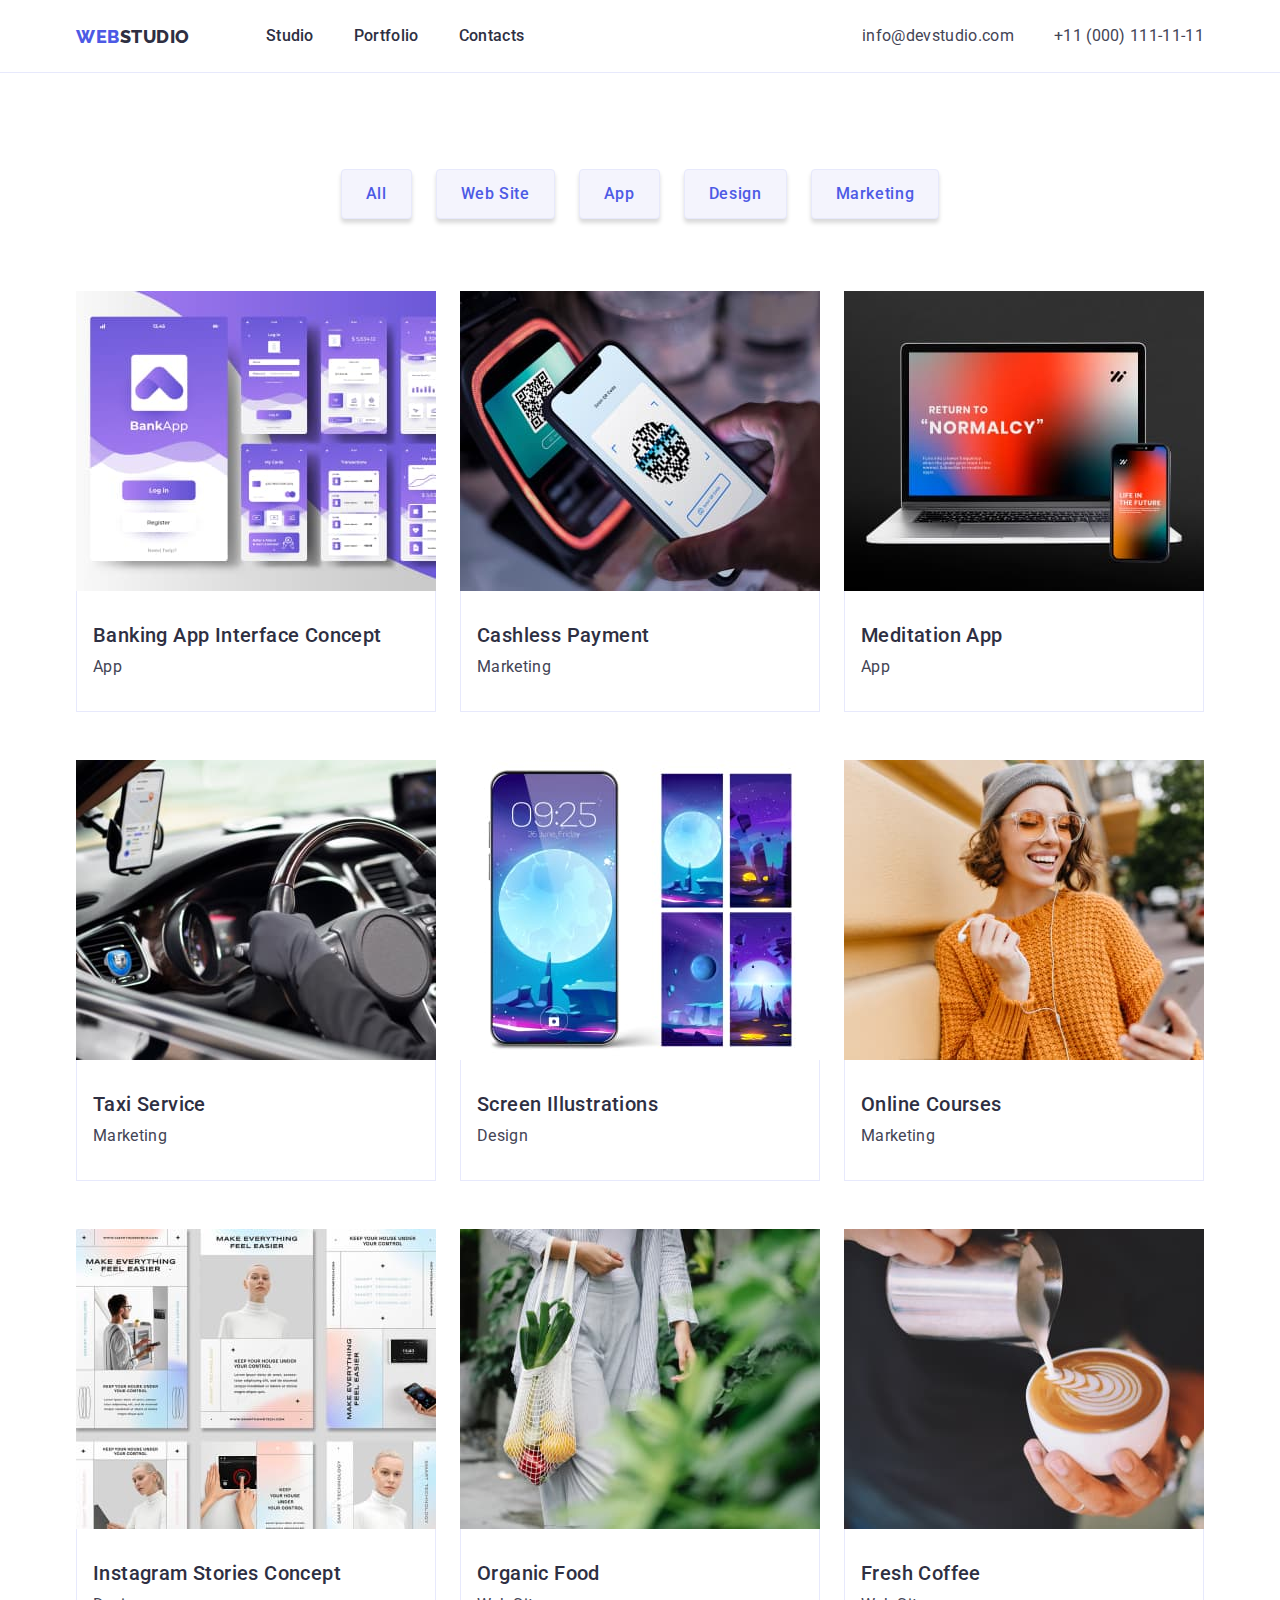
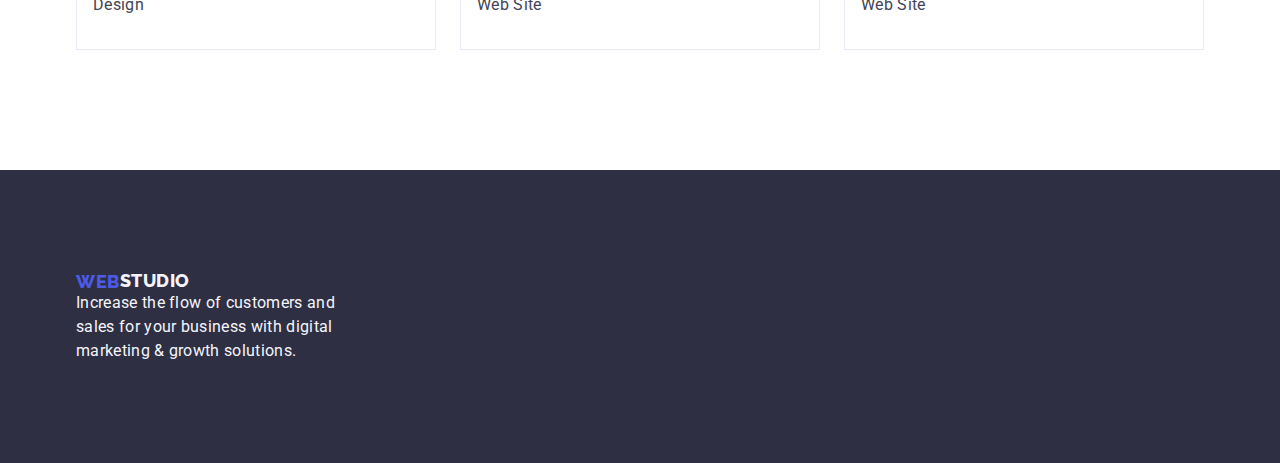
==== portfolio.html @ 24bb51e0 "Initial commit" ====
<!DOCTYPE html>
<html lang="en">
  <head>
    <meta charset="UTF-8" />
    <meta http-equiv="X-UA-Compatible" content="IE=edge" />
    <meta name="viewport" content="width=device-width, initial-scale=1.0" />
    <title>WebStudio</title>
    <link
      rel="stylesheet"
      href="https://cdnjs.cloudflare.com/ajax/libs/modern-normalize/1.1.0/modern-normalize.min.css"
    />
    <link rel="preconnect" href="https://fonts.googleapis.com" />
    <link rel="preconnect" href="https://fonts.gstatic.com" crossorigin />
    <link
      href="https://fonts.googleapis.com/css2?family=Raleway:wght@800&family=Roboto:wght@400;500;700;900&display=swap"
      rel="stylesheet"
    />
    <link rel="stylesheet" href="./css/styles.css" />
  </head>
  <body>
    <!-- HEADER -->
    <header class="page-header">
      <div class="container header-container">
        <nav class="page-navigation">
          <a class="logo link" href="./index.html"
            >Web<span class="log">Studio</span></a
          >
          <ul class="menu list">
            <li class="menu-item">
              <a class="menu-link link" href="./index.html">Studio</a>
            </li>
            <li class="menu-item">
              <a class="menu-link link" href="./portfolio.html">Portfolio</a>
            </li>
            <li class="menu-item">
              <a class="menu-link link" href="">Contacts</a>
            </li>
          </ul>
        </nav>
        <!-- CONTACTS -->
        <address class="address-contacts">
          <ul class="menu-contacts list">
            <li class="contacts">
              <a
                class="contact-mtel-header link"
                href="mailto:info@devstudio.com"
                >info@devstudio.com</a
              >
            </li>
            <li class="contacts">
              <a class="contact-mtel-header link" href="tel:+110001111111"
                >+11 (000) 111-11-11</a
              >
            </li>
          </ul>
        </address>
      </div>
    </header>
    <!-- MAIN-CONTENT -->
    <main>
      <section class="section-portfolio">
        <div class="container">
          <h1 class="portfolio-title visually-hidden" hidden>Filters</h1>
          <!-- filter -->
          <ul class="list filter-list">
            <li class="filter-buttons">
              <button class="filter-button button" type="button">All</button>
            </li>
            <li class="filter-buttons">
              <button class="filter-button button" type="button">
                Web Site
              </button>
            </li>
            <li class="filter-buttons">
              <button class="filter-button button" type="button">App</button>
            </li>
            <li class="filter-buttons">
              <button class="filter-button button" type="button">Design</button>
            </li>
            <li class="filter-buttons">
              <button class="filter-button button" type="button">
                Marketing
              </button>
            </li>
          </ul>
          <!-- work examples -->
          <ul class="list examples-list">
            <li class="examples-card">
              <a class="portfolio-image link">
                <img
                  class="gallery-portfolio"
                  src="./images/bankingapp.jpg"
                  alt="Banking-App-Interface-Concept"
                  width="360"
                  height="300"
                />
                <div class="card-container">
                  <h2 class="portfolio-name">Banking App Interface Concept</h2>
                  <p class="portfolio-paragraph">App</p>
                </div>
              </a>
            </li>

            <li class="examples-card">
              <a class="portfolio-image link">
                <img
                  class="gallery-portfolio"
                  src="./images/cashlesspayment.jpg"
                  alt="Cashless-Payment"
                  width="360"
                  height="300"
                />
                <div class="card-container">
                  <h2 class="portfolio-name">Cashless Payment</h2>
                  <p class="portfolio-paragraph">Marketing</p>
                </div>
              </a>
            </li>

            <li class="examples-card">
              <a class="portfolio-image link">
                <img
                  class="gallery-portfolio"
                  src="./images/meditationapp.jpg"
                  alt="Meditation-App"
                  width="360"
                  height="300"
                />
                <div class="card-container">
                  <h2 class="portfolio-name">Meditation App</h2>
                  <p class="portfolio-paragraph">App</p>
                </div>
              </a>
            </li>

            <li class="examples-card">
              <a class="portfolio-image link">
                <img
                  class="gallery-portfolio"
                  src="./images/taxiservice.jpg"
                  alt="Taxi-Service"
                  width="360"
                  height="300"
                />
                <div class="card-container">
                  <h2 class="portfolio-name">Taxi Service</h2>
                  <p class="portfolio-paragraph">Marketing</p>
                </div>
              </a>
            </li>

            <li class="examples-card">
              <a class="portfolio-image link">
                <img
                  class="gallery-portfolio"
                  src="./images/screenillustration.jpg"
                  alt="Screen-Illustrations"
                  width="360"
                  height="300"
                />
                <div class="card-container">
                  <h2 class="portfolio-name">Screen Illustrations</h2>
                  <p class="portfolio-paragraph">Design</p>
                </div>
              </a>
            </li>

            <li class="examples-card">
              <a class="portfolio-image link">
                <img
                  class="gallery-portfolio"
                  src="./images/onlinecourses.jpg"
                  alt="Online-Courses"
                  width="360"
                  height="300"
                />
                <div class="card-container">
                  <h2 class="portfolio-name">Online Courses</h2>
                  <p class="portfolio-paragraph">Marketing</p>
                </div>
              </a>
            </li>

            <li class="examples-card">
              <a class="portfolio-image link">
                <img
                  class="gallery-portfolio"
                  src="./images/instagramsc.jpg"
                  alt="Instagram-Stories-Concepts"
                  width="360"
                  height="300"
                />
                <div class="card-container">
                  <h2 class="portfolio-name">Instagram Stories Concept</h2>
                  <p class="portfolio-paragraph">Design</p>
                </div>
              </a>
            </li>

            <li class="examples-card">
              <a class="portfolio-image link">
                <img
                  class="gallery-portfolio"
                  src="./images/organicfood.jpg"
                  alt="Organic-Food"
                  width="360"
                  height="300"
                />
                <div class="card-container">
                  <h2 class="portfolio-name">Organic Food</h2>
                  <p class="portfolio-paragraph">Web Site</p>
                </div>
              </a>
            </li>

            <li class="examples-card">
              <a class="portfolio-image link">
                <img
                  class="gallery-portfolio"
                  src="./images/freshcofee.jpg"
                  alt="Fresh-Coffee"
                  width="360"
                  height="300"
                />
                <div class="card-container">
                  <h2 class="portfolio-name">Fresh Coffee</h2>
                  <p class="portfolio-paragraph">Web Site</p>
                </div>
              </a>
            </li>
          </ul>
        </div>
      </section>
    </main>

    <!-- FOOTER -->
    <footer class="footer">
      <div class="container footer-container">
        <a class="logo logo-link link" href="./index.html"
          >Web<span class="logos">Studio</span>
        </a>
        <p class="footer-paragraph">
          Increase the flow of customers and sales for your business with
          digital marketing & growth solutions.
        </p>
      </div>
    </footer>
  </body>
</html>
---- css/styles.css ----
:root {
        --main-font-family: "Roboto", sans-serif;
        --secondary-font-family: "Raleway", sans-serif;
        --primary-titletxt-color:  #2E2F42;
        --secondary-titletxt-color: #FFFFFF;
        --primary-txt-color: #434455;
        --secondary-txt-color: #F4F4FD;
        --accent-hover-color: #404BBF;
        --primary-bg-color: #ffffff;
        --secondary-bg-color: #f4f4fd;
}  

.list {list-style: none;}

.link, logo {
        text-decoration: none; 
}

h1,h2,h3,h4,h5,h6, p{
        margin-top: 0;
        margin-bottom: 0;
}

ul {
        margin-top: 0;
        margin-bottom: 0;
        padding-left: 0;
} 

img {
        display: block;
}


.container {
        width: 1158px;
        margin: 0 auto;
        padding: 0 15px;
}
.address-contacts {
        font-style: normal;
}

.button, filter-button {
        cursor: pointer;
        padding: 16px 32px;
        gap: 10px;
        box-shadow: 0px 4px 4px rgba(0, 0, 0, 0.15);
        border-radius: 4px;
}

body {
        font-family: var(--main-font-family);
        font-style: normal;
        font-weight: 500;
        color: var(--primary-txt-color);
        background-color:var(--primary-bg-color);
}

/* ================= COMPONENTS ================= */

.modal-open-btn {
        font-family: 'Roboto', sans-serif;
        font-weight: 500;
        font-size: 16px;
        line-height: 1.5;
        display: block;
        align-items: center;
        letter-spacing: 0.04em;
        background-color: #4D5AE5;
        color: var(--primary-bg-color);
        margin-left: auto;
        margin-right: auto;
        border: none;
        min-width: 169px;
        height: 56px;
}

.modal-open-btn:hover,
.modal-open-btn:focus {
        background-color: var(--accent-hover-color);
}

.feauters-list {
              display: flex;
              gap: 24px;
}

.filter-list {
        display: flex;
        list-style: none;
        justify-content: center;
        margin-bottom: 72px;
        gap: 24px;
}

.team-list {
        display: flex;
        gap: 24px;
}

.examples-list {
        display: flex;
        list-style: none;
        flex-wrap: wrap;
        column-gap: 24px;
        row-gap: 48px;
}

.examples-card {
        width: calc((100% - 48px) / 3);
}

.card-container {
padding: 32px 16px;
border: 1px solid #E7E9FC;
border-top: none;
}

.filter-button {
        font-family: 'Roboto', sans-serif;
        font-weight: 500;
        font-size: 16px;
        line-height: 1.5;
        letter-spacing: 0.04em;
        background-color: #F4F4FD;
        color:#4D5AE5;
        border: 1px solid #E7E9FC;
        border-radius: 4px;
        padding: 12px 24px;
}

.filter-button:hover,
.filter-button:focus {
        background-color: var(--accent-hover-color);
        color:#FFFFFF;
        border: 1px solid transparent;
}

.employee-container {
        padding: 32px 16px;
}

/* ================= HEADER ================= */

.page-header {
        background-color: #FFFFFF;
        border-bottom: 1px solid #e7e9fc;
}

.header-container {
        display: flex;
}

.page-navigation {
        display: flex;
        align-items: center;
        margin-right: auto;
}

.logo {
        font-family: 'Raleway', sans-serif;
        font-weight: 800;
        font-size: 18px;
        line-height: 1.17;
        align-items: center;
        letter-spacing: 0.03em;
        text-transform: uppercase;
        color: #4D5AE5;
        margin-right: 76px;
        padding-top: 25.5px;
        padding-bottom: 25.5px;
}

.log {
        font-weight: 800;
                font-size: 18px;
                line-height: 1.17;
                letter-spacing: 0.03em;
                text-transform: uppercase;
                color: var(--primary-titletxt-color);
}

.logo-footer {
        font-family: 'Raleway', sans-serif;
        font-weight: 800;
        font-size: 18px;
        line-height: 1.17;
        letter-spacing: 0.03em;
        text-transform: uppercase;
        color: #4D5AE5;
        display: inline-block;
        margin-bottom: 16px;
}

.menu {
        display: flex;
        gap: 40px;
}

.menu-item {
background-color: var(--primary-bg-color);
}

.menu-link {
        font-family: 'Roboto', sans-serif;
        font-weight: 500;
        font-size: 16px;
        line-height: 1.5;
        letter-spacing: 0.02em;
        color:var(--primary-titletxt-color);
        padding: 24px 0;
}

.menu-link:hover,
.menu-link:focus {
        color:var(--accent-hover-color);
}

.menu-contacts {
        display: flex;
        gap: 40px;
        padding: 24px 0;
}

.contacts {
        background-color: var(--primary-bg-color);

}

.contact-mtel-header {
        font-family: 'Roboto', sans-serif;
        font-weight: 400;
        font-size: 16px;
        line-height: 1.5;
        letter-spacing: 0.02em;
        color:var(--primary-txt-color);
        margin-left: auto;
}

.contact-mtel-header:hover,
.contact-mtel-header:focus {
        color:var(--accent-hover-color);
}

/* ================= HERO ================= */

.section-hero {
        background-color: var(--primary-titletxt-color);
        padding: 188px 0;
}

.container-hero {
        display: flex;
        flex-direction: column;
}

.section-portfolio {
        padding-top: 96px;
        padding-bottom: 120px;
}

.hero-title {
        font-family: 'Roboto', sans-serif;
        font-weight: 700;
        font-size: 56px;
        line-height: 1.07;
        text-align: center;
        letter-spacing: 0.02em;
        color:var(--primary-bg-color);
        max-width: 496px;
        margin-right: auto;
        margin-left: auto;
        margin-bottom: 48px;
}

.features {
background-color: var(--primary-bg-color);
}

.our-qualities {
background-color:var(--primary-bg-color);
}

.section {
        padding-top: 120px;
        padding-bottom: 120px;
}

.visually-hidden {
        position: absolute;
        width: 1px;
        height: 1px;
        margin: -1px;
        border: 0;
        padding: 0;
        white-space: nowrap;
        clip-path: inset(100%);
        clip: rect(0 0 0 0);
        overflow: hidden;
}

.qualities {
        background-color: var(--primary-bg-color);
        width: calc((100% - 72px) / 4);
}

.qualities-title {
        font-family: "Roboto",sans-serif;
        font-weight: 500;
        font-size: 20px;
        line-height: 1.2;
        letter-spacing: 0.02em;
        color:var(--primary-titletxt-color);
        margin-bottom: 8px;
}

.qualities-paragraph {
        font-family: "Roboto",sans-serif;
        font-weight: 400;
        font-size: 16px;
        line-height: 1.5;
        letter-spacing: 0.02em;
        color:var(--primary-txt-color);
}

.activity {
        background-color: var(--primary-bg-color);
}

.our-activity {
        display: flex;
        gap: 24px;
}

.our-activity-title {
        font-family: 'Roboto', sans-serif;
        font-weight: 700;
        font-size: 36px;
        line-height: 1.11;
        text-align: center;
        letter-spacing: 0.02em;
        text-transform: capitalize;
        color: var(--primary-titletxt-color);
        margin-top: 0px;
        margin-right: auto;
        margin-bottom: 72px;
        margin-left: auto;
}

.our-activity-card {
        flex-basis: calc((100% - 48px) / 3);

}

.our-team {
        background-color: var(--secondary-bg-color);
}

.team-employee {
        background-color: var(--primary-bg-color);
        flex-basis: calc((100% - 72px) / 4);
        box-shadow: 0px 1px 6px rgba(46, 47, 66, 0.08), 
        0px 1px 1px rgba(46, 47, 66, 0.16), 
        0px 2px 1px rgba(46, 47, 66, 0.08);
        border-radius: 0px 0px 4px 4px;
}

.team {
        font-family: 'Roboto', sans-serif;
        font-weight: 700;
        font-size: 36px;
        line-height: 1.11;
        text-align: center;
        letter-spacing: 0.02em;
        text-transform: capitalize;
        color: var(--primary-titletxt-color);
        margin-right: auto;
        margin-bottom: 72px;
        margin-left: auto;
}

.team-name {
        font-family: 'Roboto', sans-serif;
        font-weight: 500;
        font-size: 20px;
        line-height: 1.2;
        text-align: center;
        letter-spacing: 0.02em;
        color: var(--primary-titletxt-color);
        margin-bottom: 8px;
}

.team-paragraph {
        font-family: 'Roboto', sans-serif;
        font-weight: 400;
        font-size: 16px;
        line-height: 1.5;
        text-align: center;
        letter-spacing: 0.02em;
        color: var(--primary-txt-color);
}

.portfolio-image {
        background:var(--primary-bg-color);
}

.portfolio-name {
        font-family: 'Roboto', sans-serif;
        font-weight: 500;
        font-size: 20px;
        line-height: 1.2;
        letter-spacing: 0.02em;
        color: var(--primary-titletxt-color);
        margin-bottom: 8px;
}

.portfolio-paragraph {
        font-family: 'Roboto', sans-serif;
        font-weight: 400;
        font-size: 16px;
        line-height: 1.5;
        letter-spacing: 0.02em;
        color: var(--primary-txt-color);
}



/* ================= FOOTER ================= */

.footer {
        font-family: 'Raleway', sans-serif;
        background: var(--primary-titletxt-color);
        padding: 100px 0;
}

.footer-container {
        max-width: 1158px;
}

.footer-paragraph {
        font-family: 'Roboto', sans-serif;
        font-weight: 400;
        font-size: 16px;
        line-height: 1.5;
        letter-spacing: 0.02em;
        color:var(--secondary-bg-color);
        background-color:#2e2f42 ;
        width: 264px;
}

.logos {
        display: inline-block;
        color:var(--secondary-bg-color);
}
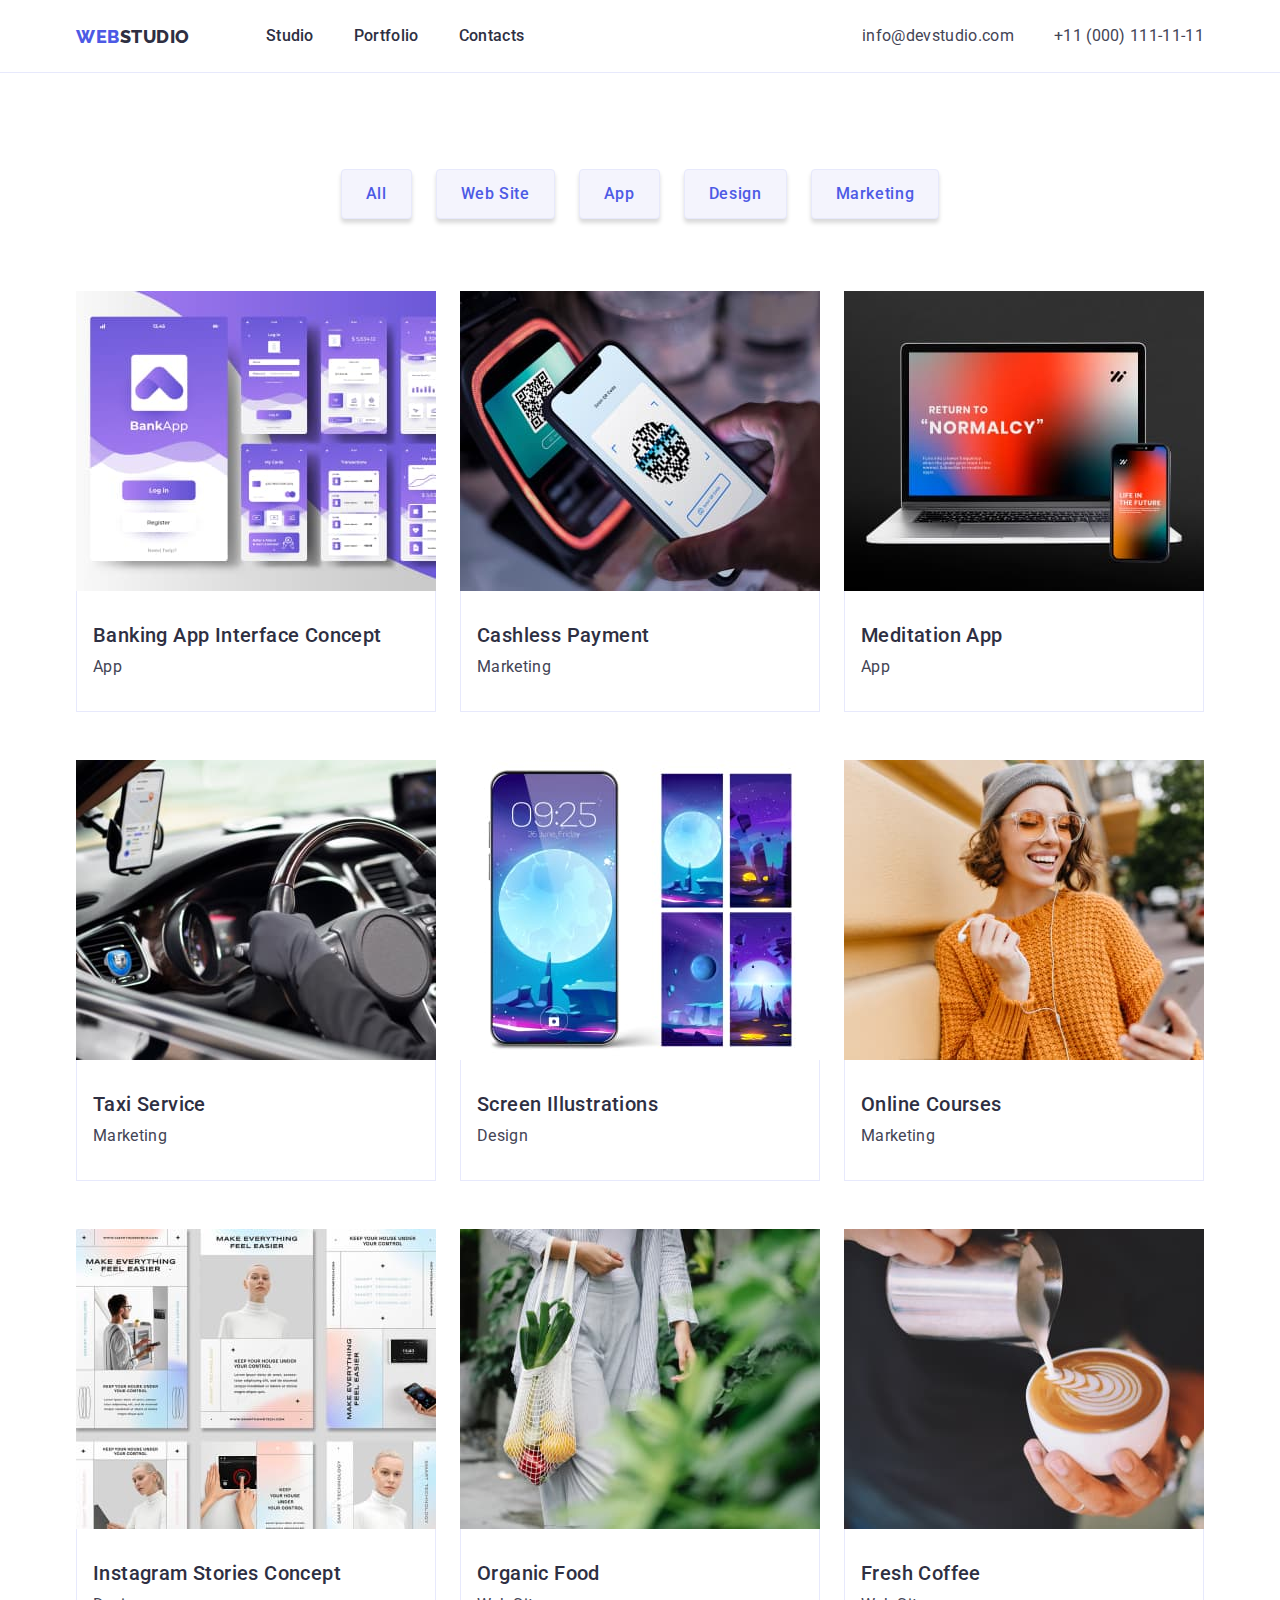
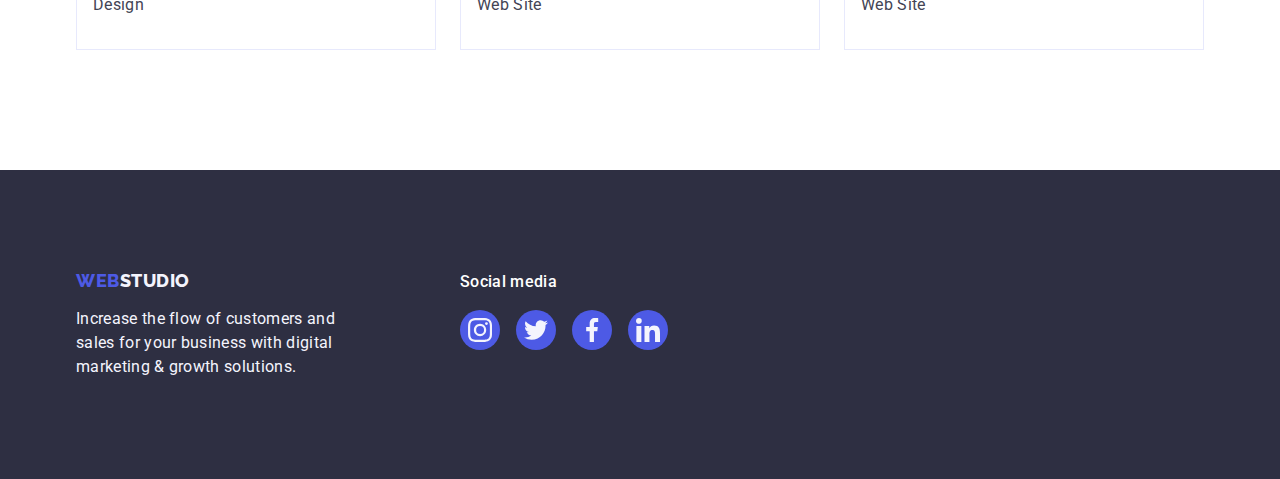
==== commit 833f2293: "Summary" ====
--- a/portfolio.html
+++ b/portfolio.html
@@ -236,13 +236,48 @@
     <!-- FOOTER -->
     <footer class="footer">
       <div class="container footer-container">
-        <a class="logo logo-link link" href="./index.html"
-          >Web<span class="logos">Studio</span>
-        </a>
-        <p class="footer-paragraph">
-          Increase the flow of customers and sales for your business with
-          digital marketing & growth solutions.
-        </p>
+        <div class="footer-logo">
+          <a class="logo-footer link" href="./index.html"
+            >Web<span class="logos">Studio</span>
+          </a>
+          <p class="footer-paragraph">
+            Increase the flow of customers and sales for your business with
+            digital marketing & growth solutions.
+          </p>
+        </div>
+        <div class="footer-social">
+          <p class="footer-social-txt">Social media</p>
+          <ul class="footer-social-list list">
+            <li class="site-social-icon">
+              <a class="site-social-icon-item" href>
+                <svg class="icon-item" width="24" height="24">
+                  <use href="./images/icons.svg#icon-instagram"></use>
+                </svg>
+              </a>
+            </li>
+            <li class="site-social-icon">
+              <a class="site-social-icon-item" href>
+                <svg class="icon-item" width="24" height="24">
+                  <use href="./images/icons.svg#icon-twitter"></use>
+                </svg>
+              </a>
+            </li>
+            <li class="site-social-icon">
+              <a class="site-social-icon-item" href>
+                <svg class="icon-item" width="24" height="24">
+                  <use href="./images/icons.svg#icon-facebook"></use>
+                </svg>
+              </a>
+            </li>
+            <li class="site-social-icon">
+              <a class="site-social-icon-item" href>
+                <svg class="icon-item" width="24" height="24">
+                  <use href="./images/icons.svg#icon-linkedin"></use>
+                </svg>
+              </a>
+            </li>
+          </ul>
+        </div>
       </div>
     </footer>
   </body>
--- a/css/styles.css
+++ b/css/styles.css
@@ -82,8 +82,18 @@
 }
 
 .feauters-list {
-              display: flex;
-              gap: 24px;
+        display: flex;
+        gap: 24px;
+}
+
+.qualities-icons {
+        height: 112px;
+        display: flex;
+        justify-content: center;
+        align-items: center;
+        background: #F4F4FD;
+        margin-bottom: 8px;
+        border-radius: 4px;
 }
 
 .filter-list {
@@ -94,10 +104,8 @@
         gap: 24px;
 }
 
-.team-list {
-        display: flex;
-        gap: 24px;
-}
+
+
 
 .examples-list {
         display: flex;
@@ -112,9 +120,9 @@
 }
 
 .card-container {
-padding: 32px 16px;
-border: 1px solid #E7E9FC;
-border-top: none;
+        padding: 32px 16px;
+        border: 1px solid #E7E9FC;
+        border-top: none;
 }
 
 .filter-button {
@@ -199,7 +207,7 @@
 }
 
 .menu-item {
-background-color: var(--primary-bg-color);
+        background-color: var(--primary-bg-color);
 }
 
 .menu-link {
@@ -247,7 +255,14 @@
 
 .section-hero {
         background-color: var(--primary-titletxt-color);
+        background-image: linear-gradient(rgba(46, 47, 66, 0.7), rgba(46, 47, 66, 0.7)), url(
+                ../images/hero/people-office.jpg
+        );
+        background-repeat: no-repeat;
+        background-position: center;
+        background-size: cover;
         padding: 188px 0;
+
 }
 
 .container-hero {
@@ -275,11 +290,11 @@
 }
 
 .features {
-background-color: var(--primary-bg-color);
+        background-color: var(--primary-bg-color);
 }
 
 .our-qualities {
-background-color:var(--primary-bg-color);
+        background-color:var(--primary-bg-color);
 }
 
 .section {
@@ -357,6 +372,36 @@
         background-color: var(--secondary-bg-color);
 }
 
+.team-list {
+        display: flex;
+        gap: 24px;
+}
+
+.team-icon {
+        fill: #f4f4fd;
+}
+
+.team-social-icon {
+        display: flex;
+        gap: 24px;
+        justify-content: center;
+}
+
+.social-icon-item {
+        width: calc((100% - 72px) / 4);
+        height: 40px;
+}
+
+.link-icon {
+        display: flex;
+        justify-content: center;
+        align-items: center;
+        width: 100%;
+        height: 100%;
+        background-color: #4D5AE5;
+        border-radius: 50%;
+}
+
 .team-employee {
         background-color: var(--primary-bg-color);
         flex-basis: calc((100% - 72px) / 4);
@@ -399,6 +444,7 @@
         text-align: center;
         letter-spacing: 0.02em;
         color: var(--primary-txt-color);
+        margin-bottom: 8px;
 }
 
 .portfolio-image {
@@ -424,18 +470,68 @@
         color: var(--primary-txt-color);
 }
 
-
+.customers {
+        background:#FFFFFF;
+        text-align: center;
+}
+
+.subtitle {
+        font-weight: 700;
+        font-size: 36px;
+        line-height: 1.1;
+        text-align: center;
+        letter-spacing: 0.02em;
+        text-transform: capitalize;
+        color: #2e2f42;
+        margin-bottom: 72px;
+}
+
+.customers-list {
+        display: flex;
+        gap: 24px;
+}
+
+.customers-item {
+        background: #E5E5E5;
+        width: calc((100%-120px) / 6);
+        height: 88px;
+}
 
 /* ================= FOOTER ================= */
 
 .footer {
-        font-family: 'Raleway', sans-serif;
         background: var(--primary-titletxt-color);
         padding: 100px 0;
 }
 
 .footer-container {
-        max-width: 1158px;
+        display: flex;
+        align-items: baseline;
+}
+
+
+.footer-logo {
+        margin-right: 120px;
+}
+
+.footer-social {
+       display: flex;
+       flex-direction: column;
+}
+
+.footer-social-txt {
+        font-family: 'Roboto';
+        font-weight: 500;
+        font-size: 16px;
+        line-height: 1.5;
+        letter-spacing: 0.02em;
+        color: var(--secondary-titletxt-color) ;
+        margin-bottom: 16px;
+}
+
+.footer-social-list {
+        display: flex;
+        gap: 16px;
 }
 
 .footer-paragraph {
@@ -454,4 +550,23 @@
         color:var(--secondary-bg-color);
 }
 
-
+.site-social-icon {
+        width: 40px;
+        height: 40px;
+}
+
+.site-social-icon-item {
+        width: 100%;
+        height: 100%;
+        border-radius: 50%;
+        background-color: #4d5ae5;
+        display: flex;
+        align-items: center;
+        justify-content: center;
+}
+
+.icon-item {
+        fill: #f4f4fd;
+}
+
+
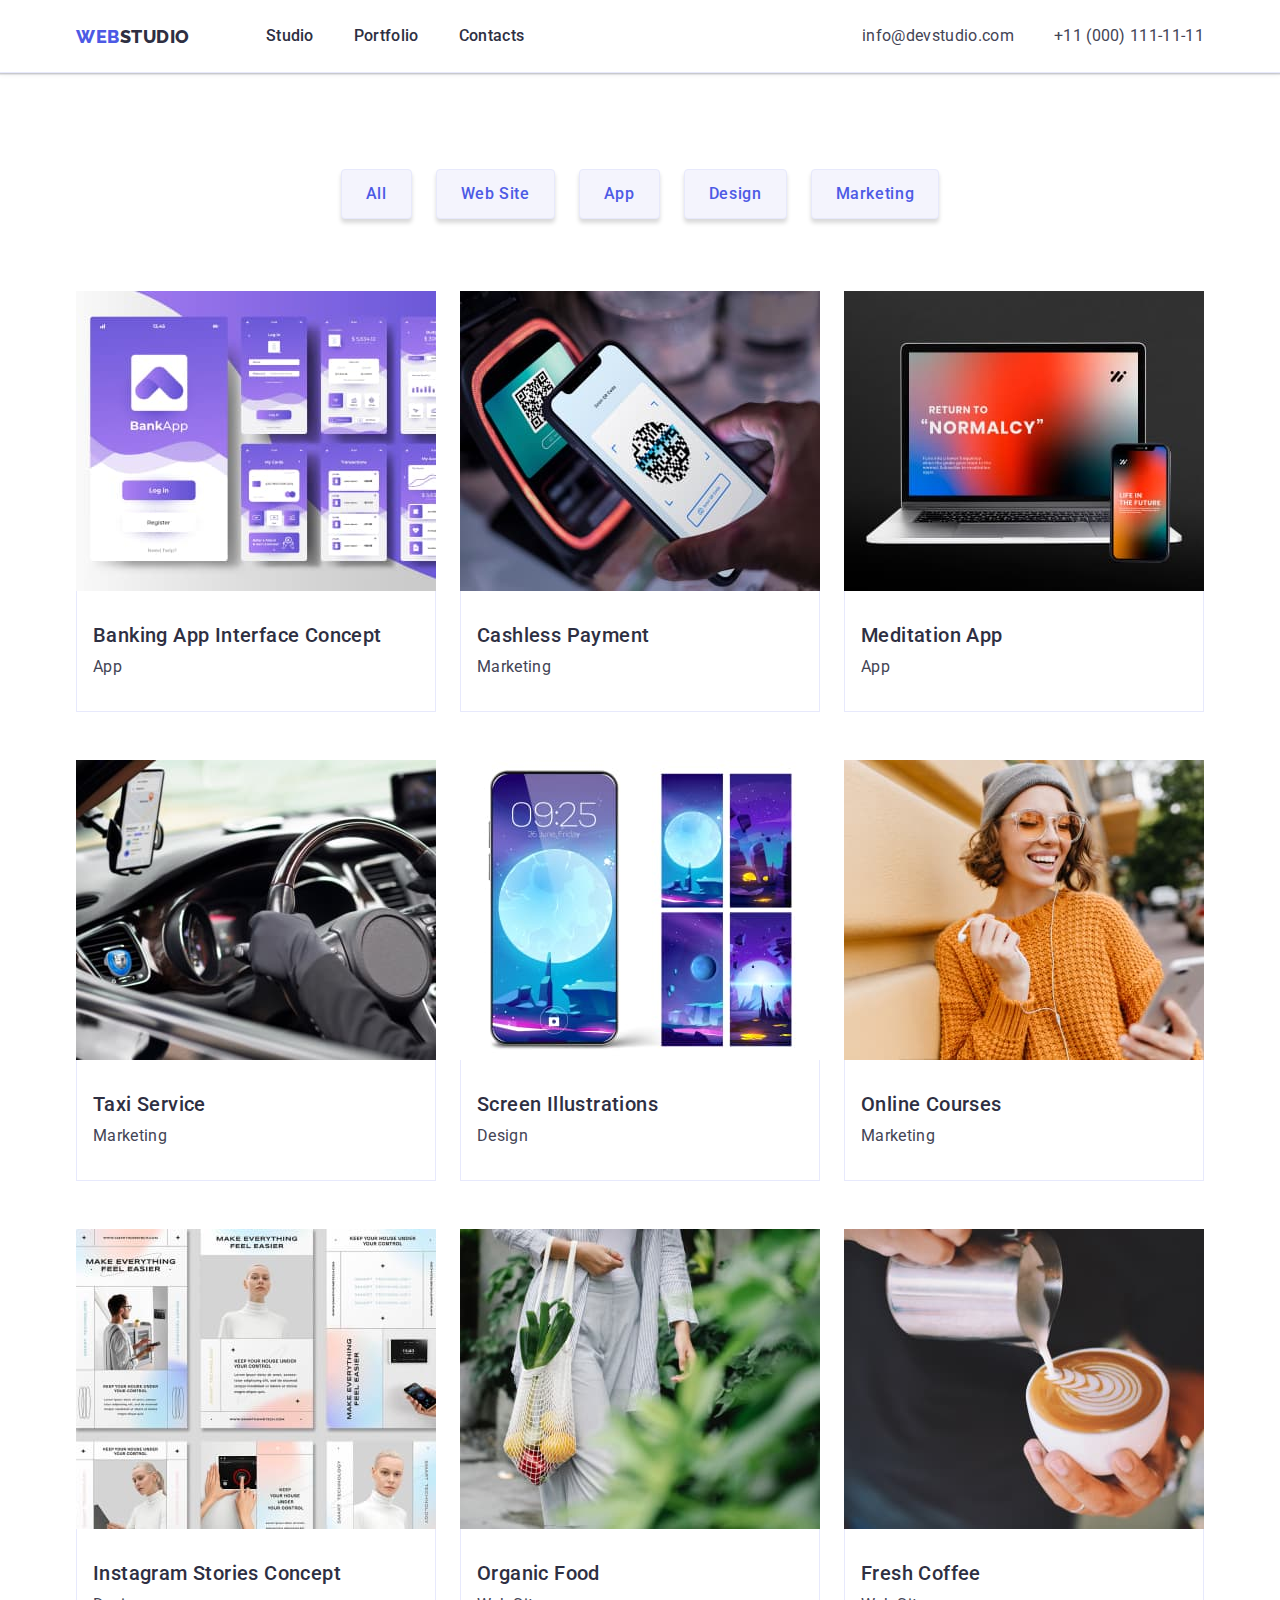
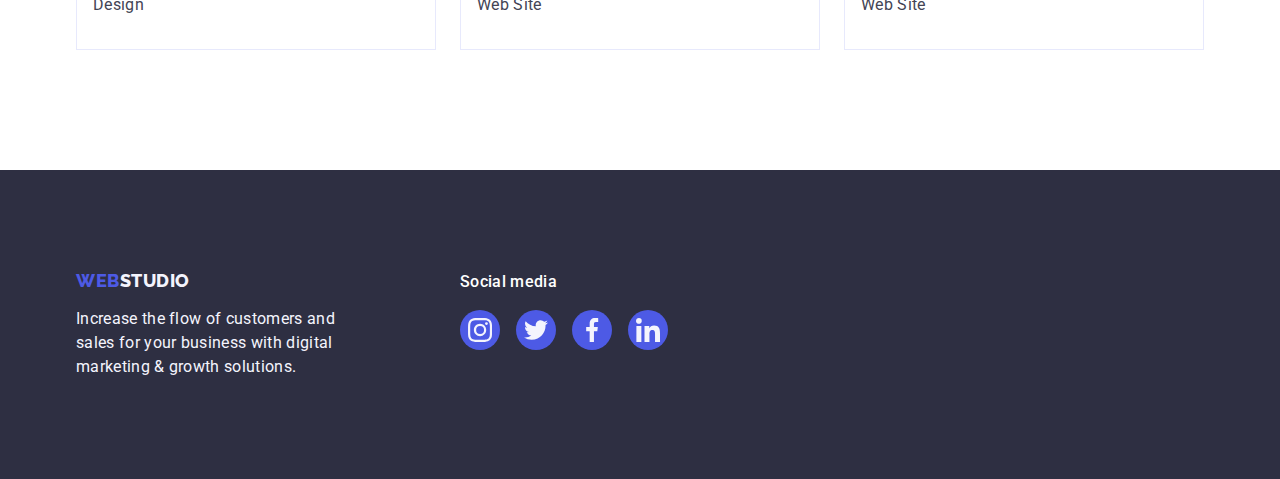
==== commit 6e215bd7: "Summary" ====
--- a/portfolio.html
+++ b/portfolio.html
@@ -86,7 +86,7 @@
           <!-- work examples -->
           <ul class="list examples-list">
             <li class="examples-card">
-              <a class="portfolio-image link">
+              <a class="portfolio-image link" href="">
                 <img
                   class="gallery-portfolio"
                   src="./images/bankingapp.jpg"
@@ -102,7 +102,7 @@
             </li>
 
             <li class="examples-card">
-              <a class="portfolio-image link">
+              <a class="portfolio-image link" href="">
                 <img
                   class="gallery-portfolio"
                   src="./images/cashlesspayment.jpg"
@@ -118,7 +118,7 @@
             </li>
 
             <li class="examples-card">
-              <a class="portfolio-image link">
+              <a class="portfolio-image link" href="">
                 <img
                   class="gallery-portfolio"
                   src="./images/meditationapp.jpg"
@@ -134,7 +134,7 @@
             </li>
 
             <li class="examples-card">
-              <a class="portfolio-image link">
+              <a class="portfolio-image link" href="">
                 <img
                   class="gallery-portfolio"
                   src="./images/taxiservice.jpg"
@@ -150,7 +150,7 @@
             </li>
 
             <li class="examples-card">
-              <a class="portfolio-image link">
+              <a class="portfolio-image link" href="">
                 <img
                   class="gallery-portfolio"
                   src="./images/screenillustration.jpg"
@@ -166,7 +166,7 @@
             </li>
 
             <li class="examples-card">
-              <a class="portfolio-image link">
+              <a class="portfolio-image link" href="">
                 <img
                   class="gallery-portfolio"
                   src="./images/onlinecourses.jpg"
@@ -182,7 +182,7 @@
             </li>
 
             <li class="examples-card">
-              <a class="portfolio-image link">
+              <a class="portfolio-image link" href="">
                 <img
                   class="gallery-portfolio"
                   src="./images/instagramsc.jpg"
@@ -198,7 +198,7 @@
             </li>
 
             <li class="examples-card">
-              <a class="portfolio-image link">
+              <a class="portfolio-image link" href="">
                 <img
                   class="gallery-portfolio"
                   src="./images/organicfood.jpg"
@@ -214,7 +214,7 @@
             </li>
 
             <li class="examples-card">
-              <a class="portfolio-image link">
+              <a class="portfolio-image link" href="">
                 <img
                   class="gallery-portfolio"
                   src="./images/freshcofee.jpg"
@@ -249,28 +249,28 @@
           <p class="footer-social-txt">Social media</p>
           <ul class="footer-social-list list">
             <li class="site-social-icon">
-              <a class="site-social-icon-item" href>
+              <a class="site-social-icon-item" href="">
                 <svg class="icon-item" width="24" height="24">
                   <use href="./images/icons.svg#icon-instagram"></use>
                 </svg>
               </a>
             </li>
             <li class="site-social-icon">
-              <a class="site-social-icon-item" href>
+              <a class="site-social-icon-item" href="">
                 <svg class="icon-item" width="24" height="24">
                   <use href="./images/icons.svg#icon-twitter"></use>
                 </svg>
               </a>
             </li>
             <li class="site-social-icon">
-              <a class="site-social-icon-item" href>
+              <a class="site-social-icon-item" href="">
                 <svg class="icon-item" width="24" height="24">
                   <use href="./images/icons.svg#icon-facebook"></use>
                 </svg>
               </a>
             </li>
             <li class="site-social-icon">
-              <a class="site-social-icon-item" href>
+              <a class="site-social-icon-item" href="">
                 <svg class="icon-item" width="24" height="24">
                   <use href="./images/icons.svg#icon-linkedin"></use>
                 </svg>
--- a/css/styles.css
+++ b/css/styles.css
@@ -8,7 +8,9 @@
         --accent-hover-color: #404BBF;
         --primary-bg-color: #ffffff;
         --secondary-bg-color: #f4f4fd;
-}  
+} 
+
+/* ================= COMPONENTS ================= */
 
 .list {list-style: none;}
 
@@ -16,7 +18,7 @@
         text-decoration: none; 
 }
 
-h1,h2,h3,h4,h5,h6, p{
+h1,h2,h3,h4,h5,h6,p {
         margin-top: 0;
         margin-bottom: 0;
 }
@@ -31,12 +33,12 @@
         display: block;
 }
 
-
 .container {
         width: 1158px;
         margin: 0 auto;
         padding: 0 15px;
 }
+
 .address-contacts {
         font-style: normal;
 }
@@ -57,107 +59,45 @@
         background-color:var(--primary-bg-color);
 }
 
-/* ================= COMPONENTS ================= */
-
-.modal-open-btn {
-        font-family: 'Roboto', sans-serif;
-        font-weight: 500;
-        font-size: 16px;
-        line-height: 1.5;
-        display: block;
-        align-items: center;
-        letter-spacing: 0.04em;
-        background-color: #4D5AE5;
-        color: var(--primary-bg-color);
-        margin-left: auto;
-        margin-right: auto;
-        border: none;
-        min-width: 169px;
-        height: 56px;
-}
-
-.modal-open-btn:hover,
-.modal-open-btn:focus {
-        background-color: var(--accent-hover-color);
-}
-
-.feauters-list {
-        display: flex;
-        gap: 24px;
-}
-
-.qualities-icons {
-        height: 112px;
-        display: flex;
-        justify-content: center;
-        align-items: center;
-        background: #F4F4FD;
-        margin-bottom: 8px;
-        border-radius: 4px;
-}
-
-.filter-list {
-        display: flex;
-        list-style: none;
-        justify-content: center;
+.section {
+        padding-top: 120px;
+        padding-bottom: 120px;
+}
+
+.visually-hidden {
+        position: absolute;
+        width: 1px;
+        height: 1px;
+        margin: -1px;
+        border: 0;
+        padding: 0;
+        white-space: nowrap;
+        clip-path: inset(100%);
+        clip: rect(0 0 0 0);
+        overflow: hidden;
+}
+
+.subtitle {
+        font-weight: 700;
+        font-size: 36px;
+        line-height: 1.11;
+        text-align: center;
+        letter-spacing: 0.02em;
+        text-transform: capitalize;
+        color: #2e2f42;
         margin-bottom: 72px;
-        gap: 24px;
-}
-
-
-
-
-.examples-list {
-        display: flex;
-        list-style: none;
-        flex-wrap: wrap;
-        column-gap: 24px;
-        row-gap: 48px;
-}
-
-.examples-card {
-        width: calc((100% - 48px) / 3);
-}
-
-.card-container {
-        padding: 32px 16px;
-        border: 1px solid #E7E9FC;
-        border-top: none;
-}
-
-.filter-button {
-        font-family: 'Roboto', sans-serif;
-        font-weight: 500;
-        font-size: 16px;
-        line-height: 1.5;
-        letter-spacing: 0.04em;
-        background-color: #F4F4FD;
-        color:#4D5AE5;
-        border: 1px solid #E7E9FC;
-        border-radius: 4px;
-        padding: 12px 24px;
-}
-
-.filter-button:hover,
-.filter-button:focus {
-        background-color: var(--accent-hover-color);
-        color:#FFFFFF;
-        border: 1px solid transparent;
-}
-
-.employee-container {
-        padding: 32px 16px;
 }
 
 /* ================= HEADER ================= */
 
 .page-header {
-        background-color: #FFFFFF;
         border-bottom: 1px solid #e7e9fc;
+        box-shadow: 0px 2px 1px rgba(46, 47, 66, 0.08), 0px 1px 1px rgba(46, 47, 66, 0.16), 0px 1px 6px rgba(46, 47, 66, 0.08);
 }
 
 .header-container {
         display: flex;
+        
 }
 
 .page-navigation {
@@ -182,11 +122,432 @@
 
 .log {
         font-weight: 800;
-                font-size: 18px;
-                line-height: 1.17;
-                letter-spacing: 0.03em;
-                text-transform: uppercase;
-                color: var(--primary-titletxt-color);
+        font-size: 18px;
+        line-height: 1.17;
+        letter-spacing: 0.03em;
+        text-transform: uppercase;
+        color: var(--primary-titletxt-color);
+}
+
+.menu {
+        display: flex;
+        gap: 40px;
+}
+
+.menu-item {
+        background-color: var(--primary-bg-color);
+}
+
+.menu-link {
+        font-family: 'Roboto', sans-serif;
+        font-weight: 500;
+        font-size: 16px;
+        line-height: 1.5;
+        letter-spacing: 0.02em;
+        color:var(--primary-titletxt-color);
+        padding: 24px 0;
+}
+
+.menu-link:hover,
+.menu-link:focus {
+        color:var(--accent-hover-color);
+}
+
+.menu-contacts {
+        display: flex;
+        gap: 40px;
+        padding: 24px 0;
+}
+
+.contacts {
+        background-color: var(--primary-bg-color);
+
+}
+
+.contact-mtel-header {
+        font-family: 'Roboto', sans-serif;
+        font-weight: 400;
+        font-size: 16px;
+        line-height: 1.5;
+        letter-spacing: 0.02em;
+        color:var(--primary-txt-color);
+        margin-left: auto;
+}
+
+.contact-mtel-header:hover,
+.contact-mtel-header:focus {
+        color:var(--accent-hover-color);
+}
+
+/* ================= HERO ================= */
+
+.section-hero {
+        background-color: var(--primary-titletxt-color);
+        background-image: linear-gradient(rgba(46, 47, 66, 0.7), rgba(46, 47, 66, 0.7)), url(
+                ../images/hero/people-office.jpg
+        );
+        background-repeat: no-repeat;
+        background-position: center;
+        background-size: cover;
+        padding: 188px 0;
+        max-width: 1440px;
+        margin: 0 auto;
+}
+
+.container-hero {
+        display: flex;
+        flex-direction: column;
+}
+
+.hero-title {
+        font-family: 'Roboto', sans-serif;
+        font-weight: 700;
+        font-size: 56px;
+        line-height: 1.07;
+        text-align: center;
+        letter-spacing: 0.02em;
+        color: var(--primary-bg-color);
+        max-width: 496px;
+        margin-right: auto;
+        margin-left: auto;
+        margin-bottom: 48px;
+}
+
+.modal-open-btn {
+        font-family: 'Roboto', sans-serif;
+        font-weight: 500;
+        font-size: 16px;
+        line-height: 1.5;
+        display: block;
+        align-items: center;
+        letter-spacing: 0.04em;
+        background-color: #4D5AE5;
+        color: var(--primary-bg-color);
+        margin-left: auto;
+        margin-right: auto;
+        border: none;
+        min-width: 169px;
+        height: 56px;
+}
+
+.modal-open-btn:hover,
+.modal-open-btn:focus {
+        background-color: var(--accent-hover-color);
+}
+
+/* ================= PORTFOLIO ================= */
+
+.section-portfolio {
+        padding-top: 96px;
+        padding-bottom: 120px;
+}
+
+.filter-list {
+        display: flex;
+        list-style: none;
+        justify-content: center;
+        margin-bottom: 72px;
+        gap: 24px;
+}
+
+.filter-button {
+        font-family: 'Roboto', sans-serif;
+        font-weight: 500;
+        font-size: 16px;
+        line-height: 1.5;
+        letter-spacing: 0.04em;
+        background-color: #F4F4FD;
+        color: #4D5AE5;
+        border: 1px solid #E7E9FC;
+        border-radius: 4px;
+        padding: 12px 24px;
+}
+
+.filter-button:hover,
+.filter-button:focus {
+        background-color: var(--accent-hover-color);
+        color: #FFFFFF;
+        border: 1px solid transparent;        
+        box-shadow: 0px 3px 1px rgba(0, 0, 0, 0.1),
+        0px 2px 1px rgba(0, 0, 0, 0.08),
+        0px 2px 2px rgba(0, 0, 0, 0.12);
+}
+  
+.examples-list {
+        display: flex;
+        list-style: none;
+        flex-wrap: wrap;
+        column-gap: 24px;
+        row-gap: 48px;
+}
+
+.examples-card {
+        width: calc((100% - 48px) / 3);
+}
+
+.portfolio-image {
+        display: block;
+}
+
+.portfolio-image:hover,
+.portfolio-image:focus {
+        box-shadow: 0px 1px 6px rgba(46, 47, 66, 0.08), 0px 1px 1px rgba(46, 47, 66, 0.16), 0px 2px 1px rgba(46, 47, 66, 0.08);
+}
+
+.card-container {
+        padding: 32px 16px;
+        border: 1px solid #E7E9FC;
+        border-top: none;
+}
+
+.portfolio-name {
+        font-family: 'Roboto', sans-serif;
+        font-weight: 500;
+        font-size: 20px;
+        line-height: 1.2;
+        letter-spacing: 0.02em;
+        color: var(--primary-titletxt-color);
+        margin-bottom: 8px;
+}
+
+.portfolio-paragraph {
+        font-family: 'Roboto', sans-serif;
+        font-weight: 400;
+        font-size: 16px;
+        line-height: 1.5;
+        letter-spacing: 0.02em;
+        color: var(--primary-txt-color);
+}
+
+/* ================= FEATURES ================= */
+
+.our-qualities {
+        background-color: var(--primary-bg-color);
+}
+
+.features {
+        background-color: var(--primary-bg-color);
+}
+
+.feauters-list {
+        display: flex;
+        gap: 24px;
+}
+
+.qualities {
+        background-color: var(--primary-bg-color);
+        width: calc((100% - 72px) / 4);
+}
+.qualities-icons {
+        height: 112px;
+        display: flex;
+        justify-content: center;
+        align-items: center;
+        background: #F4F4FD;
+        margin-bottom: 8px;
+        border-radius: 4px;
+}
+
+.qualities-title {
+        font-family: "Roboto",sans-serif;
+        font-weight: 500;
+        font-size: 20px;
+        line-height: 1.2;
+        letter-spacing: 0.02em;
+        color:var(--primary-titletxt-color);
+        margin-bottom: 8px;
+}
+
+.qualities-paragraph {
+        font-family: "Roboto",sans-serif;
+        font-weight: 400;
+        font-size: 16px;
+        line-height: 1.5;
+        letter-spacing: 0.02em;
+        color:var(--primary-txt-color);
+}
+
+/* ================= ACTIVITY ================= */
+
+.activity {
+        background-color: var(--primary-bg-color);
+}
+
+.our-activity-title {
+        font-family: 'Roboto', sans-serif;
+        font-weight: 700;
+        font-size: 36px;
+        line-height: 1.11;
+        text-align: center;
+        letter-spacing: 0.02em;
+        text-transform: capitalize;
+        color: var(--primary-titletxt-color);
+        margin-top: 0px;
+        margin-right: auto;
+        margin-bottom: 72px;
+        margin-left: auto;
+}
+
+.our-activity {
+        display: flex;
+        gap: 24px;
+}
+
+.our-activity-card {
+        flex-basis: calc((100% - 48px) / 3);
+
+}
+
+/* ================= OUR TEAM ================= */
+
+.our-team {
+        background-color: var(--secondary-bg-color);
+}
+
+.team {
+        font-family: 'Roboto', sans-serif;
+        font-weight: 700;
+        font-size: 36px;
+        line-height: 1.11;
+        text-align: center;
+        letter-spacing: 0.02em;
+        text-transform: capitalize;
+        color: var(--primary-titletxt-color);
+        margin-right: auto;
+        margin-bottom: 72px;
+        margin-left: auto;
+}
+
+.team-list {
+        display: flex;
+        gap: 24px;
+}
+
+.team-employee {
+        background-color: var(--primary-bg-color);
+        flex-basis: calc((100% - 72px) / 4);
+        box-shadow: 0px 1px 6px rgba(46, 47, 66, 0.08),
+                0px 1px 1px rgba(46, 47, 66, 0.16),
+                0px 2px 1px rgba(46, 47, 66, 0.08);
+        border-radius: 0px 0px 4px 4px;
+}
+
+.employee-container {
+        padding: 32px 16px;
+}
+
+.team-name {
+        font-family: 'Roboto', sans-serif;
+        font-weight: 500;
+        font-size: 20px;
+        line-height: 1.2;
+        text-align: center;
+        letter-spacing: 0.02em;
+        color: var(--primary-titletxt-color);
+        margin-bottom: 8px;
+}
+
+.team-paragraph {
+        font-family: 'Roboto', sans-serif;
+        font-weight: 400;
+        font-size: 16px;
+        line-height: 1.5;
+        text-align: center;
+        letter-spacing: 0.02em;
+        color: var(--primary-txt-color);
+        margin-bottom: 8px;
+}
+
+.team-social-icon {
+        display: flex;
+        gap: 24px;
+        justify-content: center;
+}
+
+.social-icon-item {
+        width: calc((100% - 72px) / 4);
+        height: 40px;
+}
+
+.link-icon {
+        display: flex;
+        justify-content: center;
+        align-items: center;
+        width: 100%;
+        height: 100%;
+        background-color: #4D5AE5;
+        border-radius: 50%;
+        box-shadow: 0px 1px 6px rgba(46, 47, 66, 0.08), 0px 1px 1px rgba(46, 47, 66, 0.16), 0px 2px 1px rgba(46, 47, 66, 0.08);
+}
+
+.link-icon:hover,
+.link-icon:focus {
+        background-color: #404BBF;
+}
+
+.team-icon {
+        fill: #f4f4fd;
+}
+
+/* ================= CUSTOMERS ================= */
+
+.customers-section {
+        background:#FFFFFF;
+        text-align: center;
+}
+
+.customers-list {
+        display: flex;
+        gap: 24px;
+}
+
+.customers-item {
+        display: flex;
+        width: calc((100% - 120px) / 6);
+        height: 88px;
+}
+
+.customers-link {
+        color: #8e8f99;
+        justify-content: center;
+        align-items: center;
+        display: flex;
+        border: 1px solid;
+        border-color: #8e8f99;
+        border-radius: 4px;
+        width: 100%;
+        height: 100%;
+}
+
+.customers-link:hover,
+.customers-link:focus {
+        border-color: #404BBF;
+        color:#404BBF;
+}
+
+.customers-icon {
+       fill:currentColor
+}
+
+.customers-icon:hover,
+.customers-icon:focus {
+        fill: #404BBF;
+}
+
+/* ================= FOOTER ================= */
+
+.footer {
+        background: var(--primary-titletxt-color);
+        padding: 100px 0;
+}
+
+.footer-container {
+        display: flex;
+        align-items: baseline;
+}
+
+.footer-logo {
+        margin-right: 120px;
 }
 
 .logo-footer {
@@ -201,317 +562,20 @@
         margin-bottom: 16px;
 }
 
-.menu {
-        display: flex;
-        gap: 40px;
-}
-
-.menu-item {
-        background-color: var(--primary-bg-color);
-}
-
-.menu-link {
-        font-family: 'Roboto', sans-serif;
-        font-weight: 500;
-        font-size: 16px;
-        line-height: 1.5;
-        letter-spacing: 0.02em;
-        color:var(--primary-titletxt-color);
-        padding: 24px 0;
-}
-
-.menu-link:hover,
-.menu-link:focus {
-        color:var(--accent-hover-color);
-}
-
-.menu-contacts {
-        display: flex;
-        gap: 40px;
-        padding: 24px 0;
-}
-
-.contacts {
-        background-color: var(--primary-bg-color);
-
-}
-
-.contact-mtel-header {
+.logos {
+        display: inline-block;
+        color: var(--secondary-bg-color);
+}
+
+.footer-paragraph {
         font-family: 'Roboto', sans-serif;
         font-weight: 400;
         font-size: 16px;
         line-height: 1.5;
         letter-spacing: 0.02em;
-        color:var(--primary-txt-color);
-        margin-left: auto;
-}
-
-.contact-mtel-header:hover,
-.contact-mtel-header:focus {
-        color:var(--accent-hover-color);
-}
-
-/* ================= HERO ================= */
-
-.section-hero {
-        background-color: var(--primary-titletxt-color);
-        background-image: linear-gradient(rgba(46, 47, 66, 0.7), rgba(46, 47, 66, 0.7)), url(
-                ../images/hero/people-office.jpg
-        );
-        background-repeat: no-repeat;
-        background-position: center;
-        background-size: cover;
-        padding: 188px 0;
-
-}
-
-.container-hero {
-        display: flex;
-        flex-direction: column;
-}
-
-.section-portfolio {
-        padding-top: 96px;
-        padding-bottom: 120px;
-}
-
-.hero-title {
-        font-family: 'Roboto', sans-serif;
-        font-weight: 700;
-        font-size: 56px;
-        line-height: 1.07;
-        text-align: center;
-        letter-spacing: 0.02em;
-        color:var(--primary-bg-color);
-        max-width: 496px;
-        margin-right: auto;
-        margin-left: auto;
-        margin-bottom: 48px;
-}
-
-.features {
-        background-color: var(--primary-bg-color);
-}
-
-.our-qualities {
-        background-color:var(--primary-bg-color);
-}
-
-.section {
-        padding-top: 120px;
-        padding-bottom: 120px;
-}
-
-.visually-hidden {
-        position: absolute;
-        width: 1px;
-        height: 1px;
-        margin: -1px;
-        border: 0;
-        padding: 0;
-        white-space: nowrap;
-        clip-path: inset(100%);
-        clip: rect(0 0 0 0);
-        overflow: hidden;
-}
-
-.qualities {
-        background-color: var(--primary-bg-color);
-        width: calc((100% - 72px) / 4);
-}
-
-.qualities-title {
-        font-family: "Roboto",sans-serif;
-        font-weight: 500;
-        font-size: 20px;
-        line-height: 1.2;
-        letter-spacing: 0.02em;
-        color:var(--primary-titletxt-color);
-        margin-bottom: 8px;
-}
-
-.qualities-paragraph {
-        font-family: "Roboto",sans-serif;
-        font-weight: 400;
-        font-size: 16px;
-        line-height: 1.5;
-        letter-spacing: 0.02em;
-        color:var(--primary-txt-color);
-}
-
-.activity {
-        background-color: var(--primary-bg-color);
-}
-
-.our-activity {
-        display: flex;
-        gap: 24px;
-}
-
-.our-activity-title {
-        font-family: 'Roboto', sans-serif;
-        font-weight: 700;
-        font-size: 36px;
-        line-height: 1.11;
-        text-align: center;
-        letter-spacing: 0.02em;
-        text-transform: capitalize;
-        color: var(--primary-titletxt-color);
-        margin-top: 0px;
-        margin-right: auto;
-        margin-bottom: 72px;
-        margin-left: auto;
-}
-
-.our-activity-card {
-        flex-basis: calc((100% - 48px) / 3);
-
-}
-
-.our-team {
-        background-color: var(--secondary-bg-color);
-}
-
-.team-list {
-        display: flex;
-        gap: 24px;
-}
-
-.team-icon {
-        fill: #f4f4fd;
-}
-
-.team-social-icon {
-        display: flex;
-        gap: 24px;
-        justify-content: center;
-}
-
-.social-icon-item {
-        width: calc((100% - 72px) / 4);
-        height: 40px;
-}
-
-.link-icon {
-        display: flex;
-        justify-content: center;
-        align-items: center;
-        width: 100%;
-        height: 100%;
-        background-color: #4D5AE5;
-        border-radius: 50%;
-}
-
-.team-employee {
-        background-color: var(--primary-bg-color);
-        flex-basis: calc((100% - 72px) / 4);
-        box-shadow: 0px 1px 6px rgba(46, 47, 66, 0.08), 
-        0px 1px 1px rgba(46, 47, 66, 0.16), 
-        0px 2px 1px rgba(46, 47, 66, 0.08);
-        border-radius: 0px 0px 4px 4px;
-}
-
-.team {
-        font-family: 'Roboto', sans-serif;
-        font-weight: 700;
-        font-size: 36px;
-        line-height: 1.11;
-        text-align: center;
-        letter-spacing: 0.02em;
-        text-transform: capitalize;
-        color: var(--primary-titletxt-color);
-        margin-right: auto;
-        margin-bottom: 72px;
-        margin-left: auto;
-}
-
-.team-name {
-        font-family: 'Roboto', sans-serif;
-        font-weight: 500;
-        font-size: 20px;
-        line-height: 1.2;
-        text-align: center;
-        letter-spacing: 0.02em;
-        color: var(--primary-titletxt-color);
-        margin-bottom: 8px;
-}
-
-.team-paragraph {
-        font-family: 'Roboto', sans-serif;
-        font-weight: 400;
-        font-size: 16px;
-        line-height: 1.5;
-        text-align: center;
-        letter-spacing: 0.02em;
-        color: var(--primary-txt-color);
-        margin-bottom: 8px;
-}
-
-.portfolio-image {
-        background:var(--primary-bg-color);
-}
-
-.portfolio-name {
-        font-family: 'Roboto', sans-serif;
-        font-weight: 500;
-        font-size: 20px;
-        line-height: 1.2;
-        letter-spacing: 0.02em;
-        color: var(--primary-titletxt-color);
-        margin-bottom: 8px;
-}
-
-.portfolio-paragraph {
-        font-family: 'Roboto', sans-serif;
-        font-weight: 400;
-        font-size: 16px;
-        line-height: 1.5;
-        letter-spacing: 0.02em;
-        color: var(--primary-txt-color);
-}
-
-.customers {
-        background:#FFFFFF;
-        text-align: center;
-}
-
-.subtitle {
-        font-weight: 700;
-        font-size: 36px;
-        line-height: 1.1;
-        text-align: center;
-        letter-spacing: 0.02em;
-        text-transform: capitalize;
-        color: #2e2f42;
-        margin-bottom: 72px;
-}
-
-.customers-list {
-        display: flex;
-        gap: 24px;
-}
-
-.customers-item {
-        background: #E5E5E5;
-        width: calc((100%-120px) / 6);
-        height: 88px;
-}
-
-/* ================= FOOTER ================= */
-
-.footer {
-        background: var(--primary-titletxt-color);
-        padding: 100px 0;
-}
-
-.footer-container {
-        display: flex;
-        align-items: baseline;
-}
-
-
-.footer-logo {
-        margin-right: 120px;
+        color: var(--secondary-bg-color);
+        background-color: #2e2f42;
+        width: 264px;
 }
 
 .footer-social {
@@ -532,22 +596,6 @@
 .footer-social-list {
         display: flex;
         gap: 16px;
-}
-
-.footer-paragraph {
-        font-family: 'Roboto', sans-serif;
-        font-weight: 400;
-        font-size: 16px;
-        line-height: 1.5;
-        letter-spacing: 0.02em;
-        color:var(--secondary-bg-color);
-        background-color:#2e2f42 ;
-        width: 264px;
-}
-
-.logos {
-        display: inline-block;
-        color:var(--secondary-bg-color);
 }
 
 .site-social-icon {
@@ -565,6 +613,11 @@
         justify-content: center;
 }
 
+.site-social-icon-item:hover,
+.site-social-icon-item:focus {
+        background-color: #31D0AA;
+}
+
 .icon-item {
         fill: #f4f4fd;
 }
